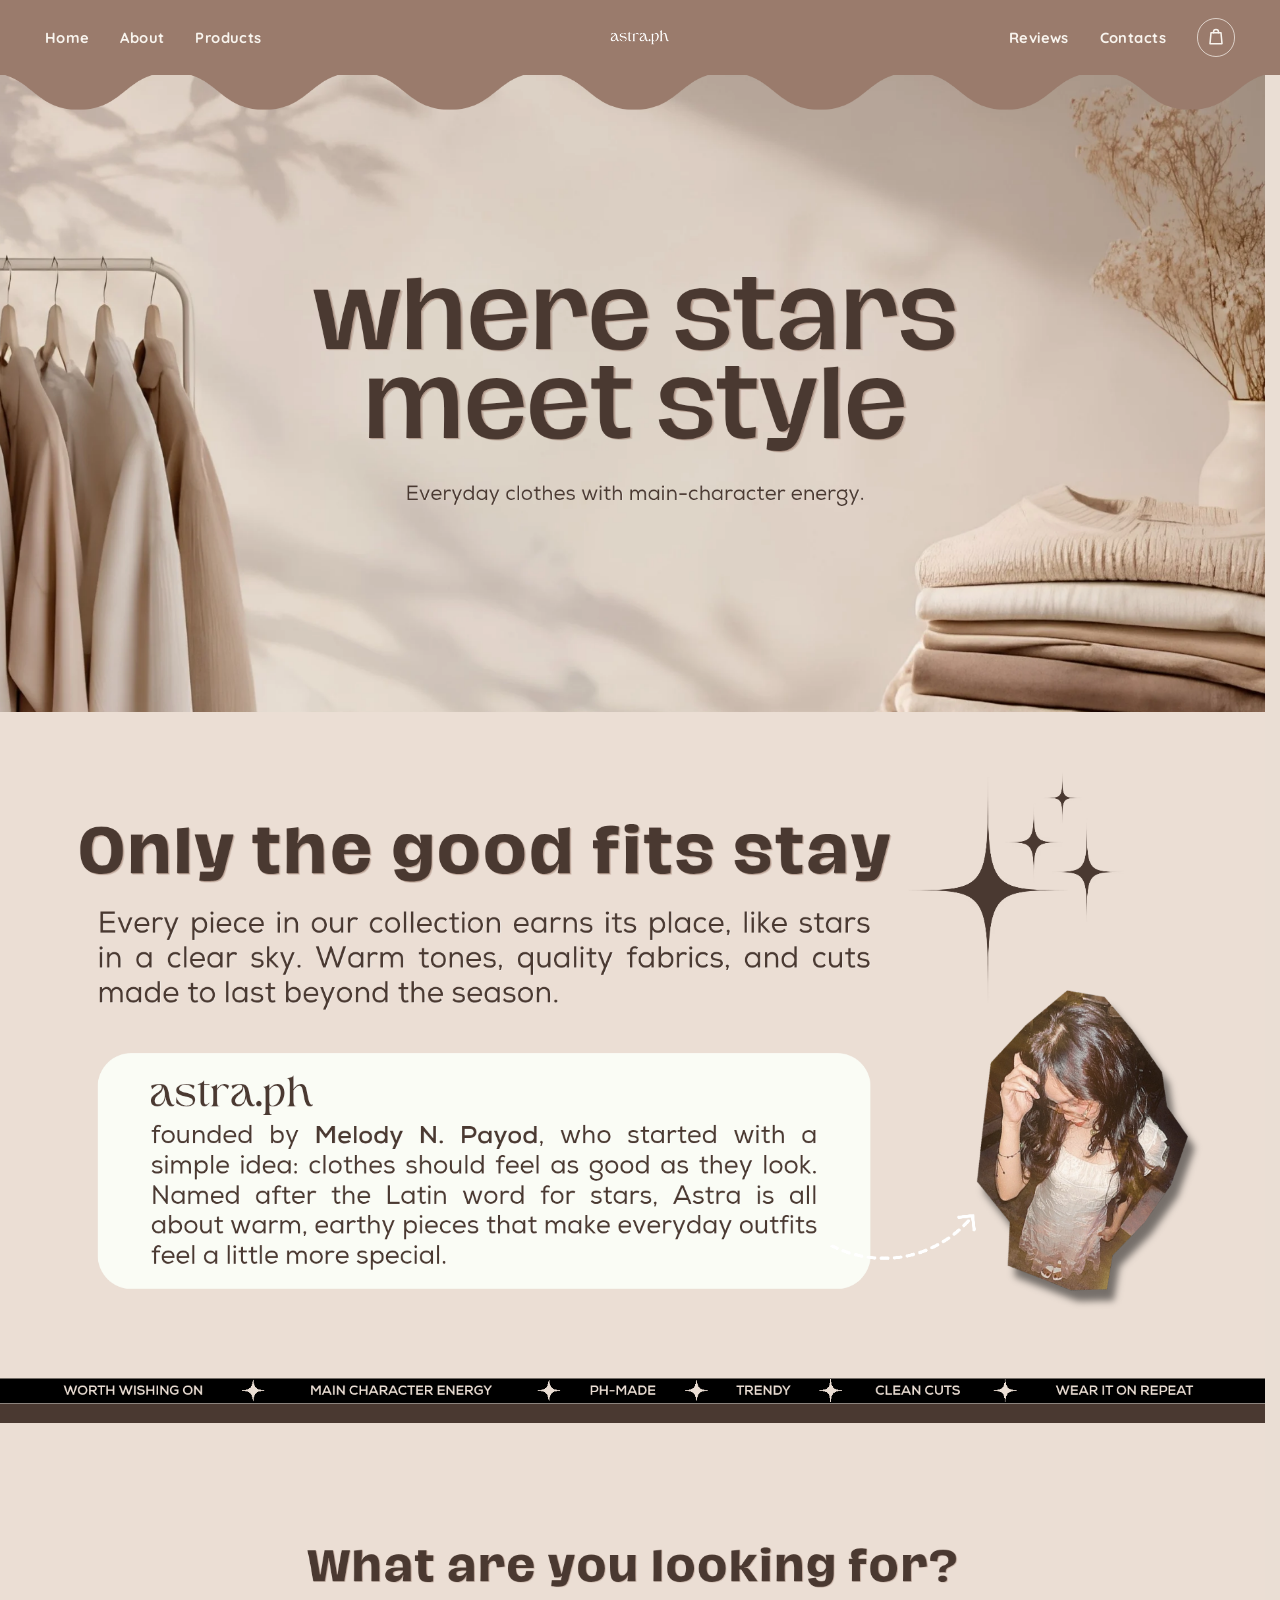
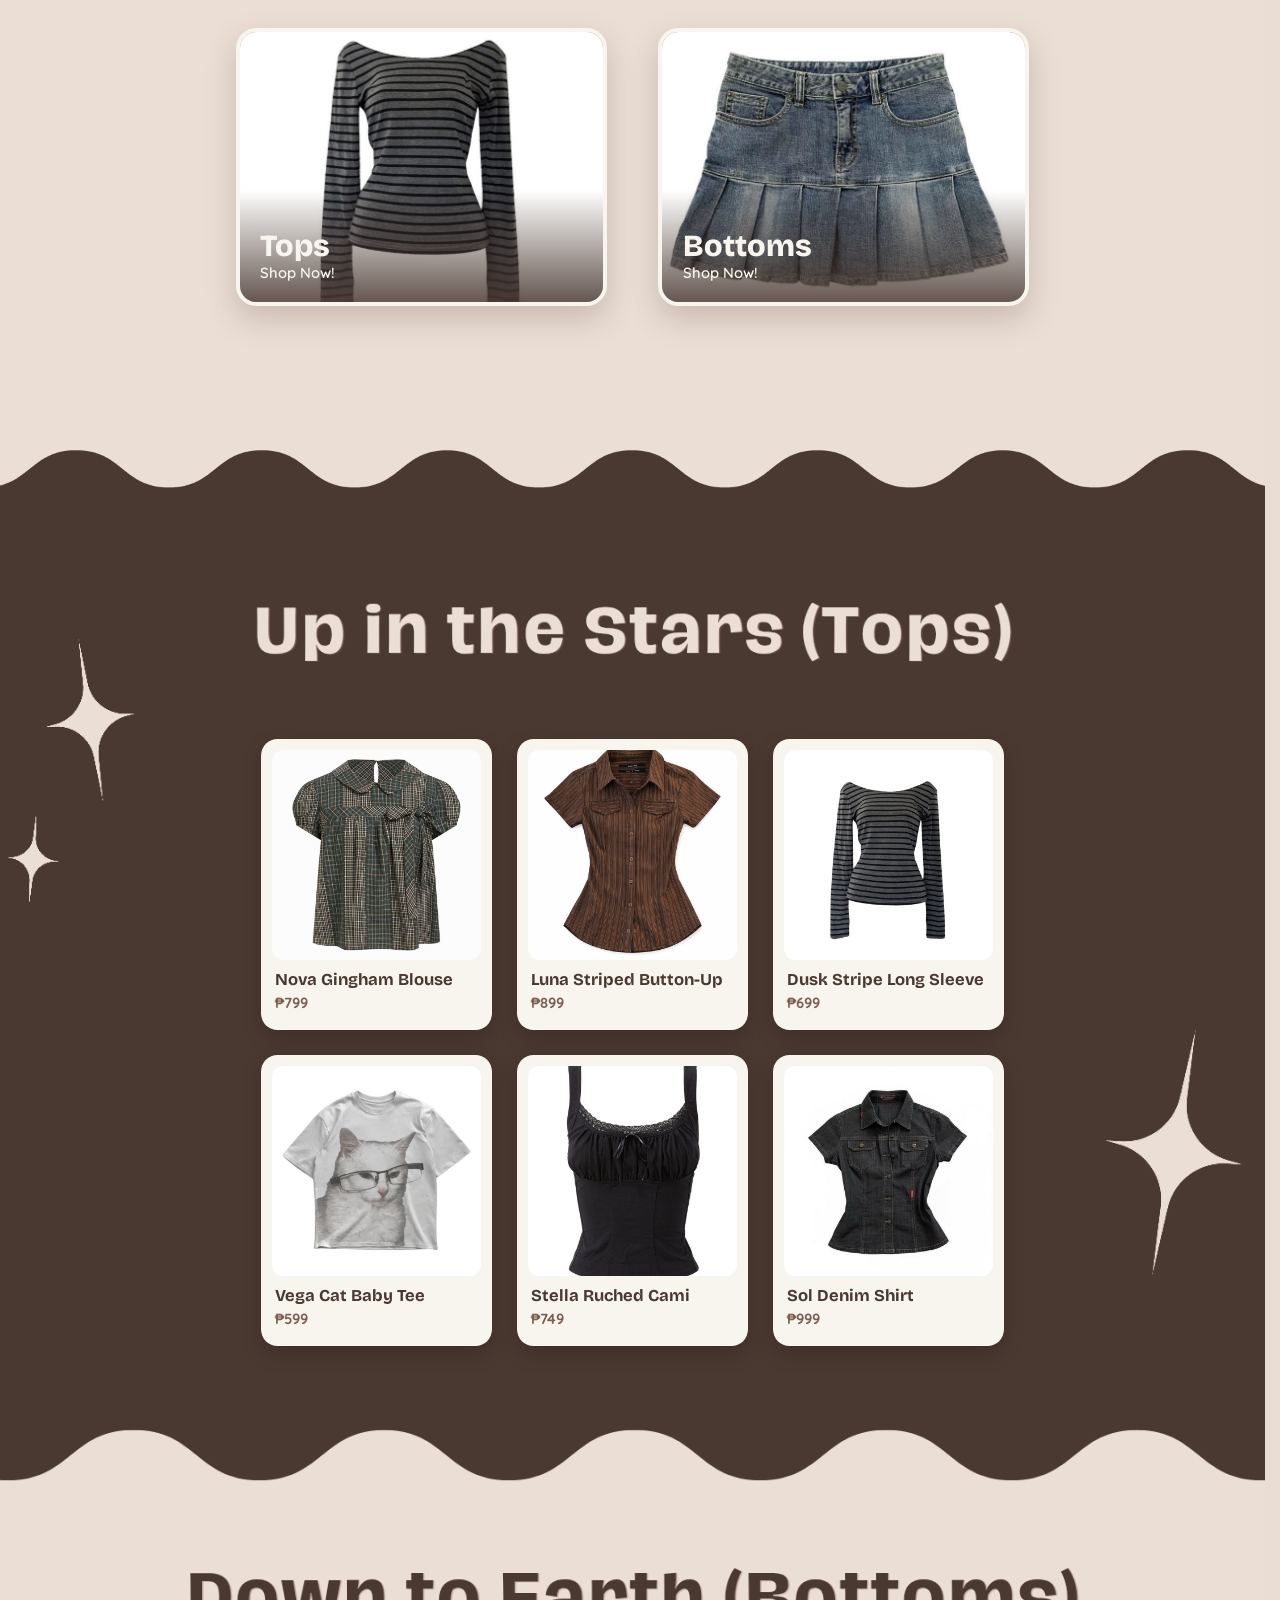
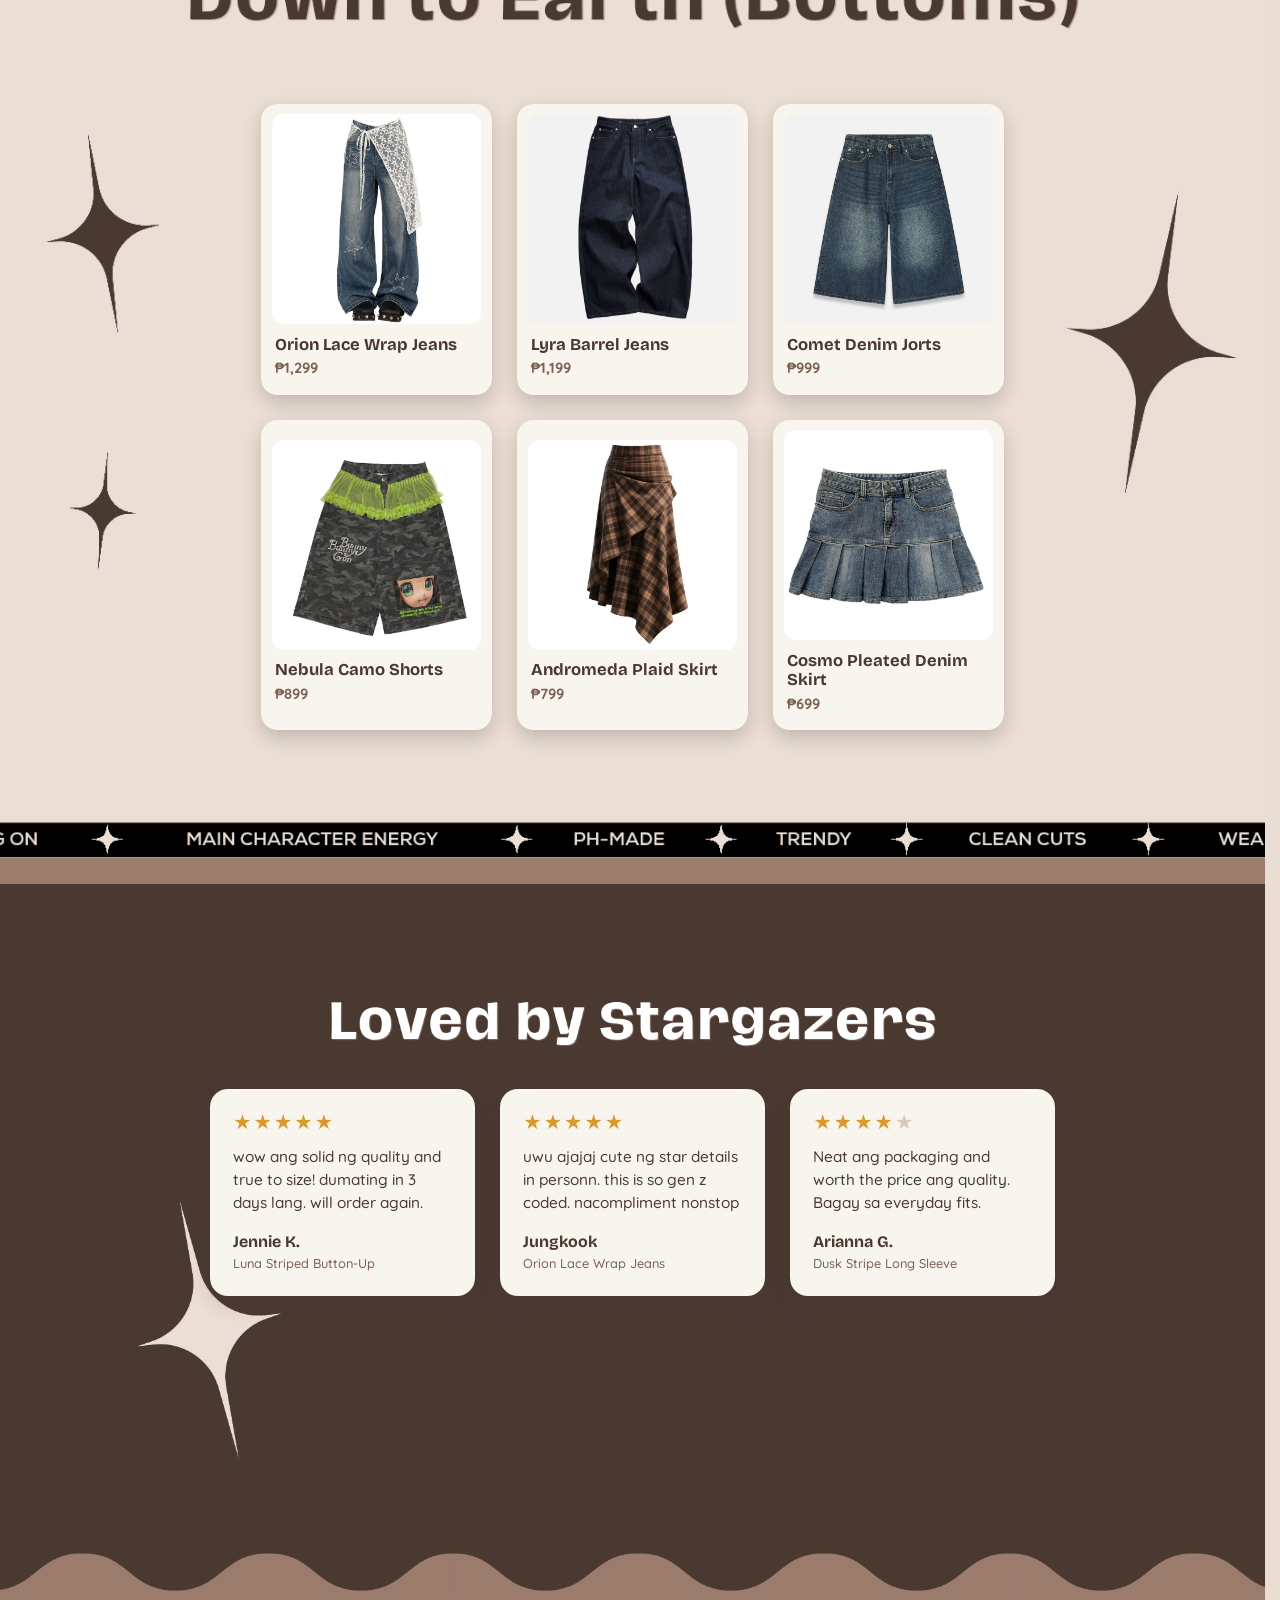
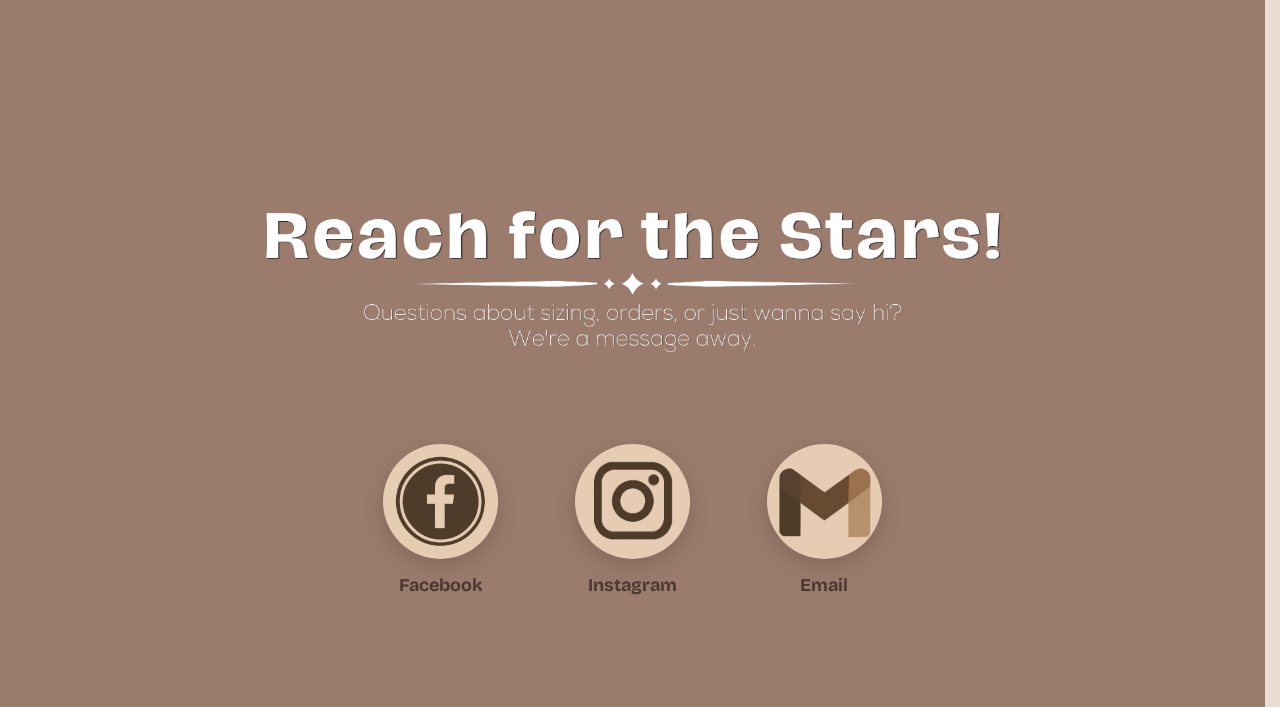
==== index.html @ 197ab339 "before the rubrics" ====
<!DOCTYPE html>
<html lang="en">
<head>
  <meta charset="UTF-8">
  <meta name="viewport" content="width=device-width, initial-scale=1.0">
  <title>astra.ph</title>
  <meta name="description" content="astra.ph: everyday clothes with main-character energy.">

  <!-- ito gagana if may internet but if none, font na nasa css magsshow-->
  <link rel="preconnect" href="https://fonts.googleapis.com">
  <link rel="preconnect" href="https://fonts.gstatic.com" crossorigin>
  <link href="https://fonts.googleapis.com/css2?family=Bricolage+Grotesque:wght@700;800&family=Quicksand:wght@500;600;700&display=swap" rel="stylesheet">
<link rel="icon" type="image/png" href="images/main.png">

  <link rel="stylesheet" href="style.css">
</head>
<body>

  <header class="navbar">
    <nav class="nav-inner" aria-label="Main navigation">

      <ul class="nav-links">
        <li><a href="#home">Home</a></li>
        <li><a href="#about">About</a></li>
        <li><a href="#products">Products</a></li>
      </ul>

      <a href="#home" class="nav-logo"><img src="images/logo.png" alt="astra.ph"></a>

      <div class="nav-right">
        <ul class="nav-links">
          <li><a href="#reviews">Reviews</a></li>
          <li><a href="#contact">Contacts</a></li>
        </ul>

        <!-- cart button + live item count -->
        <button class="cart-btn" id="cartBtn" type="button" aria-label="Open cart">
          <svg viewBox="0 0 24 24" fill="none" stroke="currentColor" stroke-width="1.8" stroke-linecap="round" stroke-linejoin="round" aria-hidden="true">
            <path d="M6 7h12l1.2 13H4.8L6 7Z"/>
            <path d="M9 7V6a3 3 0 0 1 6 0v1"/>
          </svg>
          <span class="cart-count" id="cartCount">0</span>
        </button>
      </div>

    </nav>
  </header>


  <main>

    <!-- =====================================================
         1. HOME (page 1)
         ===================================================== -->
    <section class="slide slide-home" id="home" aria-labelledby="homeTitle">
      <h1 class="sr-only" id="homeTitle">astra.ph: where stars meet style</h1>
    </section>

    <!-- =====================================================
         2. ABOUT (page 2)
         ===================================================== -->
    <section class="slide slide-about" id="about" aria-labelledby="aboutTitle">
      <h2 class="sr-only" id="aboutTitle">About astra.ph: only the good fits stay</h2>
    </section>

    <!-- =====================================================
         3. PRODUCTS: chooser (page 3)
         ===================================================== -->
    <section class="slide slide-chooser" id="products" aria-labelledby="chooserTitle">
      <h2 class="sr-only" id="chooserTitle">What are you looking for?</h2>

      <div class="choices">
        <a href="#tops" class="choice">
          <img src="images/products/top-3.jpg" alt="">
          <span class="choice-label">
            <strong>Tops</strong>
            <small>Shop Now!</small>
          </span>
        </a>

        <a href="#bottoms" class="choice">
          <img src="images/products/bottom-6.jpg" alt="">
          <span class="choice-label">
            <strong>Bottoms</strong>
            <small>Shop Now!</small>
          </span>
        </a>
      </div>
    </section>

    <!-- PRODUCTS: tops (page 4) -->
    <section class="slide slide-products slide-tops" id="tops" aria-labelledby="topsTitle">
      <h2 class="sr-only" id="topsTitle">Up in the Stars: tops</h2>
      <div class="product-grid" id="topsGrid"></div>
    </section>

    <!-- PRODUCTS: bottoms (page 5) -->
    <section class="slide slide-products slide-bottoms" id="bottoms" aria-labelledby="bottomsTitle">
      <h2 class="sr-only" id="bottomsTitle">Down to Earth: bottoms</h2>
      <div class="product-grid" id="bottomsGrid"></div>
    </section>

    <!-- =====================================================
         4. REVIEWS (page 6)
         ===================================================== -->
    <section class="slide slide-reviews" id="reviews" aria-labelledby="reviewsTitle">
      <h2 class="sr-only" id="reviewsTitle">Customer reviews</h2>

      <div class="review-grid">
        <article class="review-card">
          <p class="stars" role="img" aria-label="5 out of 5 stars">★★★★★</p>
          <p class="review-text">wow ang solid ng quality and true to size! dumating in 3 days lang. will order again.</p>
          <p class="review-author">Jennie K.</p>
          <p class="review-item">Luna Striped Button-Up</p>
        </article>

        <article class="review-card">
          <p class="stars" role="img" aria-label="5 out of 5 stars">★★★★★</p>
          <p class="review-text">uwu ajajaj cute ng star details in personn. this is so gen z coded. nacompliment nonstop</p>
          <p class="review-author">Jungkook</p>
          <p class="review-item">Orion Lace Wrap Jeans</p>
        </article>

        <article class="review-card">
          <p class="stars" role="img" aria-label="4 out of 5 stars">★★★★<span class="star-off">★</span></p>
          <p class="review-text">Neat ang packaging and worth the price ang quality. Bagay sa everyday fits.</p>
          <p class="review-author">Arianna G.</p>
          <p class="review-item">Dusk Stripe Long Sleeve</p>
        </article>
      </div>
    </section>

    <!-- =====================================================
         5. CONTACTS (page 7)
         ===================================================== -->
    <section class="slide slide-contact" id="contact" aria-labelledby="contactTitle">
      <h2 class="sr-only" id="contactTitle">Reach for the stars: contact astra.ph</h2>
 
      <div class="contact-links" id="contactLinks">
        <a class="contact-link" href="https://facebook.com/melodynavarropayod" target="_blank" rel="noopener noreferrer" title="Facebook">
          <img src="images/fb.jpg" alt="">
          <span>Facebook</span>
        </a>
 
        <a class="contact-link" href="https://instagram.com/odwiee" target="_blank" rel="noopener noreferrer" title="Instagram">
          <img src="images/ig.jpg" alt="">
          <span>Instagram</span>
        </a>
 
        <a class="contact-link" href="mailto:payod.melody.navarro@gmail.com" title="Email">
          <img src="images/mail.jpg" alt="">
          <span>Email</span>
        </a>
      </div>
    </section>

  </main>


  <!-- =====================================================
       PRODUCT DETAILS POPUP (when a product card is clicked)
       ===================================================== -->
  <div class="overlay" id="productOverlay" aria-hidden="true">
    <div class="modal product-modal" role="dialog" aria-modal="true" aria-labelledby="pmName">
      <button class="close-btn" type="button" data-close aria-label="Close">×</button>

      <div class="pm-image">
        <img id="pmImage" src="" alt="">
      </div>

      <div class="pm-info">
        <h2 id="pmName"></h2>
        <p class="pm-price" id="pmPrice"></p>
        <p class="pm-desc" id="pmDesc"></p>

        <div class="option-group">
          <p class="option-label">Size</p>
          <div class="options" id="pmSizes"></div>
        </div>

        <div class="option-group">
          <p class="option-label">Color: <span id="pmColorName"></span></p>
          <div class="options" id="pmColors"></div>
        </div>

        <button class="btn-primary" type="button" id="pmAddBtn">Add to cart</button>
      </div>
    </div>
  </div>


  <!-- =====================================================
       CART PANEL (slides in from the roight)
       ===================================================== -->
  <div class="overlay overlay-cart" id="cartOverlay" aria-hidden="true">
    <aside class="cart-drawer" role="dialog" aria-modal="true" aria-labelledby="cartTitle">
      <div class="cart-header">
        <h2 id="cartTitle">Your cart</h2>
        <button class="close-btn" type="button" data-close aria-label="Close cart">×</button>
      </div>

      <div class="cart-body">
        <p class="cart-empty" id="cartEmpty">
          Your cart is empty. <a href="#products" data-close>Browse products</a>
        </p>
        <ul class="cart-items" id="cartItems"></ul>
      </div>

      <div class="cart-footer">
        <div class="cart-total-row">
          <span>Total</span>
          <strong id="cartTotal">₱0</strong>
        </div>
        <button class="btn-primary btn-block" type="button" id="checkoutBtn" disabled>Checkout</button>
      </div>
    </aside>
  </div>


  <!-- =====================================================
       CHECKOUT POPUP (customer details form tas a fake success message)
       ===================================================== -->
  <div class="overlay" id="checkoutOverlay" aria-hidden="true">
    <div class="modal checkout-modal" role="dialog" aria-modal="true" aria-labelledby="coTitle">
      <button class="close-btn" type="button" data-close aria-label="Close">×</button>

      <!-- View 1: the form -->
      <div id="checkoutView">
        <h2 id="coTitle">Checkout</h2>

        <form id="checkoutForm" novalidate>
          <label class="field">
            <span>Full name</span>
            <input type="text" name="name" autocomplete="name" placeholder="Juan Dela Cruz">
          </label>

          <label class="field">
            <span>Mobile number</span>
            <input type="tel" name="phone" autocomplete="tel" placeholder="09171234567">
          </label>

          <label class="field">
            <span>Delivery address</span>
            <textarea name="address" rows="2" autocomplete="street-address" placeholder="House no., street, barangay, city, province"></textarea>
          </label>

          <fieldset class="field pay-field">
            <legend>Payment method</legend>
            <div class="pay-options">
              <label class="pay-option">
                <input type="radio" name="payment" value="cod" checked>
                <span>Cash on delivery</span>
              </label>
              <label class="pay-option">
                <input type="radio" name="payment" value="gcash">
                <span>GCash</span>
              </label>
            </div>
          </fieldset>

          <div class="summary" id="coSummary"></div>

          <p class="form-error" id="formError" role="alert"></p>

          <button class="btn-primary btn-block" type="submit">Place order</button>
        </form>
      </div>

      <!-- View 2: kumyare naplace order ahahah -->
      <div id="successView" class="success-view" hidden>
        <div class="success-star" aria-hidden="true">✦</div>
        <h2>Order placed</h2>
        <p id="successMsg"></p>
        <p class="demo-note">This is a demo store, so no real payment or delivery happens.</p>
        <button class="btn-primary" type="button" data-close>Keep browsing</button>
      </div>
    </div>
  </div>


  <!-- short messages that pops up at the bottom of my heart  -->
  <div class="toast" id="toast" role="status" aria-live="polite"></div>

  <script src="script.js"></script>
</body>
</html>
---- style.css ----
/* ---------- 1. VARIABLES (change colors/spacing here) ---------- */
:root {
  --brown-dark: #4a3931; /* main text + dark buttons */
  --mauve: #9a7b6c; /* navbar color */
  --cream: #eaded4; /* slide background color (fallback) */
  --cream-light: #f8f4ee; /* cards, popups */
  --sand: #d9c8bb; /* image placeholders */
  --star: #d99a2b; /* review stars */
  --error: #a8322d;

  --font-head: "Bricolage Grotesque", "Trebuchet MS", system-ui, sans-serif;
  --font-body: "Quicksand", "Segoe UI", system-ui, sans-serif;

  --nav-h: clamp(56px, 5.84vw, 100px);
  --content-top: 16vw; /* space under the slide title (chooser, reviews) */
  --products-top: 16vw; /* space under the slide title (tops, bottoms) */
  --products-bottom: 12vw; /* space above the bottom wave/marquee */
  --grid-w: 58vw; /* width of the cards area */
}

/* ---------- 2. BASE ---------- */
*,
*::before,
*::after {
  box-sizing: border-box;
  margin: 0;
  padding: 0;
}

html {
  scroll-behavior: smooth; /* makes nav links + chooser cards scroll smoothly */
  scrollbar-gutter: stable; /* stops the page from jumping when popups lock scrolling */
}

body {
  font-family: var(--font-body);
  font-weight: 500;
  color: var(--brown-dark);
  background: var(--cream);
  line-height: 1.5;
}

body.no-scroll {
  overflow: hidden;
}

img {
  max-width: 100%;
}
ul {
  list-style: none;
}
button {
  font: inherit;
  color: inherit;
  cursor: pointer;
}
[hidden] {
  display: none !important;
}

/* Visible keyboard focus */
:focus-visible {
  outline: 3px solid var(--star);
  outline-offset: 3px;
}

/* Text that is only for screen readers/SEO (the real text is inside the slide images) */
.sr-only {
  position: absolute;
  width: 1px;
  height: 1px;
  overflow: hidden;
  clip: rect(0 0 0 0);
  white-space: nowrap;
}

/* ---------- 3. NAVBAR ---------- */
.navbar {
  position: fixed;
  top: 0;
  left: 0;
  width: 100%;
  height: var(--nav-h);
  background: var(--mauve);
  z-index: 100;
}

/* 3 columns sa navbar */
.nav-inner {
  height: 100%;
  display: grid;
  grid-template-columns: 1fr auto 1fr;
  align-items: center;
  gap: 2vw;
  padding: 0 clamp(14px, 3.5vw, 60px);
}

.nav-links {
  display: flex;
  gap: clamp(14px, 2.4vw, 40px);
}

.nav-right {
  display: flex;
  justify-content: flex-end;
  align-items: center;
  gap: clamp(14px, 2.4vw, 40px);
}

.nav-links a {
  position: relative;
  padding: 6px 0;
  color: var(--cream-light);
  text-decoration: none;
  font-weight: 700;
  font-size: clamp(12px, 1.15vw, 19px);
  letter-spacing: 0.03em;
}

/* underline on hover */
.nav-links a::after {
  content: "";
  position: absolute;
  left: 0;
  bottom: 0;
  width: 100%;
  height: 2px;
  background: var(--cream-light);
  transform: scaleX(0);
  transform-origin: left;
  transition: transform 0.3s ease;
}
.nav-links a:hover::after,
.nav-links a:focus-visible::after {
  transform: scaleX(1);
}

.nav-logo {
  color: var(--cream-light);
  text-decoration: none;
  font-family: var(--font-head);
  font-weight: 700;
  font-size: clamp(18px, 2vw, 30px); /* only used if logo.png is missing */
}
.nav-logo img {
  display: block;
  height: calc(var(--nav-h) * 0.5);
  width: auto;
}

.cart-btn {
  position: relative;
  display: grid;
  place-items: center;
  width: clamp(36px, 3vw, 46px);
  height: clamp(36px, 3vw, 46px);
  border: 1.5px solid rgba(248, 244, 238, 0.7);
  border-radius: 50%;
  background: transparent;
  color: var(--cream-light);
  transition:
    background 0.25s ease,
    transform 0.25s ease;
}
.cart-btn:hover {
  background: rgba(248, 244, 238, 0.2);
  transform: scale(1.08);
}
.cart-btn svg {
  width: 55%;
  height: 55%;
}

/* the little number indicator */
.cart-count {
  position: absolute;
  top: -7px;
  right: -7px;
  display: grid;
  place-items: center;
  min-width: 20px;
  height: 20px;
  padding: 0 5px;
  border-radius: 999px;
  background: var(--brown-dark);
  color: var(--cream-light);
  font-size: 12px;
  font-weight: 700;
  transform: scale(0); /* hidden while the cart is empty */
  transition: transform 0.25s cubic-bezier(0.34, 1.56, 0.64, 1);
}
.cart-count.show {
  transform: scale(1);
}
.cart-count.bump {
  animation: bump 0.4s ease;
}

@keyframes bump {
  50% {
    transform: scale(1.5);
  }
}

/* ---------- 4. SLIDES  ---------- */
.slide {
  position: relative;
  width: 100%;
  aspect-ratio: 16 / 9; /* same ratio as the Canva page */
  background-repeat: no-repeat;
  background-size: cover;
  background-position: center top;
  scroll-margin-top: var(
    --nav-h
  ); 
}

.slide-home {
  background-image: url("images/home.png");
}
.slide-about {
  background-image: url("images/about.png");
}
.slide-chooser {
  background-image: url("images/chooser.png");
  padding-top: var(--content-top);
}
.slide-tops {
  background-image: url("images/tops.png");
}
.slide-bottoms {
  background-image: url("images/bottoms.png");
}
.slide-reviews {
  background-image: url("images/reviews.png");
  padding-top: var(--content-top);
}
.slide-contact {
  background-image: url("images/contact.png");
}
.slide-products {
  padding: var(--products-top) 0 var(--products-bottom);
}

/* ---------- 5. PRODUCT CHOOSER (Tops / Bottoms) ---------- */
.choices {
  display: flex;
  justify-content: center;
  gap: 4vw;
  width: 62vw;
  margin: 0 auto;
}

.choice {
  position: relative;
  flex: 1;
  display: block;
  aspect-ratio: 4 / 3;
  overflow: hidden;
  border: 0.35vw solid var(--cream-light);
  border-radius: 1.6vw;
  background: var(--mauve); /* shows if the photo is missing */
  color: var(--cream-light);
  text-decoration: none;
  box-shadow: 0 1vw 2.4vw rgba(74, 57, 49, 0.22);
  transition:
    transform 0.3s ease,
    box-shadow 0.3s ease;
}
.choice img {
  display: block;
  width: 100%;
  height: 100%;
  object-fit: cover;
  transition: transform 0.6s ease;
}
.choice:hover {
  transform: translateY(-0.6vw);
  box-shadow: 0 1.6vw 3vw rgba(74, 57, 49, 0.3);
}
.choice:hover img {
  transform: scale(1.07);
}

.choice-label {
  position: absolute;
  left: 0;
  right: 0;
  bottom: 0;
  display: flex;
  flex-direction: column;
  padding: 3vw 1.6vw 1.4vw;
  background: linear-gradient(
    to top,
    rgba(74, 57, 49, 0.85),
    rgba(74, 57, 49, 0)
  );
}
.choice-label strong {
  font-family: var(--font-head);
  font-weight: 800;
  font-size: clamp(20px, 2.4vw, 40px);
  line-height: 1.1;
}
.choice-label small {
  font-size: clamp(12px, 1.15vw, 19px);
  font-weight: 600;
}

/* ---------- 6. PRODUCT CARDS ---------- */
.product-grid {
  display: grid;
  grid-template-columns: repeat(3, 1fr);
  gap: 2vw;
  width: var(--grid-w);
  margin: 0 auto;
}

.product-card {
  display: block;
  padding: 0.8vw;
  border: 0;
  border-radius: 1.3vw;
  background: var(--cream-light);
  text-align: left;
  box-shadow: 0 0.6vw 1.6vw rgba(0, 0, 0, 0.18);
  transition:
    transform 0.25s ease,
    box-shadow 0.25s ease;
}
.product-card:hover {
  transform: translateY(-0.5vw);
  box-shadow: 0 1.2vw 2.4vw rgba(0, 0, 0, 0.26);
}

.card-img {
  display: block;
  aspect-ratio: 1 / 1;
  overflow: hidden;
  border-radius: 0.9vw;
  background: var(--sand);
}
.card-img img {
  display: block;
  width: 100%;
  height: 100%;
  object-fit: cover;
  transition: transform 0.5s ease;
}
.product-card:hover .card-img img {
  transform: scale(1.06);
}

.card-name {
  display: block;
  margin-top: 0.8vw;
  padding: 0 0.3vw;
  font-family: var(--font-head);
  font-weight: 700;
  font-size: clamp(14px, 1.3vw, 22px);
  line-height: 1.2;
}
.card-price {
  display: block;
  margin-top: 0.2vw;
  padding: 0 0.3vw 0.4vw;
  font-weight: 700;
  font-size: clamp(13px, 1.15vw, 19px);
  color: #7c5f51;
}

/* ---------- 7. REVIEWS ---------- */
.review-grid {
  display: grid;
  grid-template-columns: repeat(3, 1fr);
  gap: 2vw;
  width: 66vw;
  margin: 0 auto;
}

.review-card {
  padding: 1.8vw;
  border-radius: 1.4vw;
  background: var(--cream-light);
  box-shadow: 0 0.6vw 1.6vw rgba(74, 57, 49, 0.2);
}
.stars {
  color: var(--star);
  font-size: clamp(16px, 1.6vw, 26px);
  letter-spacing: 0.1em;
  line-height: 1;
}
.star-off {
  color: #d8c9bd;
}

.review-text {
  margin-top: 1vw;
  font-size: clamp(13px, 1.2vw, 19px);
  line-height: 1.5;
}
.review-author {
  margin-top: 1.2vw;
  font-family: var(--font-head);
  font-weight: 700;
  font-size: clamp(14px, 1.25vw, 20px);
}
.review-item {
  font-size: clamp(12px, 1vw, 16px);
  color: #7c5f51;
}

/* ---------- 8. CONTACT ---------- */
.contact-links {
  display: flex;
  justify-content: center;
  gap: 6vw;
  width: 62vw;
  margin: 0 auto;
  padding-top: 35vw;   /* space under the slide title + subtext */
}
 
.contact-link {
  display: flex;
  flex-direction: column;
  align-items: center;
  gap: 1vw;
  color: var(--brown-dark);
  text-decoration: none;
  font-family: var(--font-head);
  font-weight: 700;
  font-size: clamp(14px, 1.4vw, 22px);
}
 
.contact-link img {
  display: block;
  width: 9vw;
  height: 9vw;
  border-radius: 50%;          /* makes the square .jpg icons round */
  object-fit: cover;
  background: var(--sand);     /* shows if the icon file is missing */
  box-shadow: 0 0.6vw 1.6vw rgba(74, 57, 49, 0.25);
  transition: transform 0.3s ease, box-shadow 0.3s ease;
}
 
.contact-link:hover img,
.contact-link:focus-visible img {
  transform: translateY(-0.7vw) scale(1.06);
  box-shadow: 0 1.2vw 2.4vw rgba(74, 57, 49, 0.35);
}

/* ---------- 9. BUTTONS + POPUP BASE ---------- */
.btn-primary {
  padding: 14px 30px;
  border: 0;
  border-radius: 999px;
  background: var(--brown-dark);
  color: var(--cream-light);
  font-weight: 700;
  font-size: 16px;
  transition:
    background 0.2s ease,
    transform 0.2s ease;
}
.btn-primary:hover:not(:disabled) {
  background: #64493e;
  transform: translateY(-2px);
}
.btn-primary:active:not(:disabled) {
  transform: scale(0.98);
}
.btn-primary:disabled {
  opacity: 0.45;
  cursor: not-allowed;
}
.btn-block {
  width: 100%;
}

/* The dark screen behind a popup. Hidden until it gets the class "open". */
.overlay {
  position: fixed;
  inset: 0;
  z-index: 200;
  display: flex;
  align-items: center;
  justify-content: center;
  padding: 16px;
  background: rgba(45, 32, 26, 0.6);
  opacity: 0;
  visibility: hidden;
  transition:
    opacity 0.3s ease,
    visibility 0.3s ease;
}
.overlay.open {
  opacity: 1;
  visibility: visible;
}

/* The popup box zooms in when the overlay opens */
.modal {
  position: relative;
  max-height: 92vh;
  overflow-y: auto;
  border-radius: 24px;
  background: var(--cream-light);
  transform: scale(0.9) translateY(14px);
  transition: transform 0.35s cubic-bezier(0.34, 1.3, 0.64, 1);
}
.overlay.open .modal {
  transform: none;
}

.close-btn {
  position: absolute;
  top: 14px;
  right: 14px;
  z-index: 2;
  display: grid;
  place-items: center;
  width: 38px;
  height: 38px;
  border: 0;
  border-radius: 50%;
  background: rgba(74, 57, 49, 0.1);
  font-size: 24px;
  line-height: 1;
  transition:
    background 0.2s ease,
    transform 0.3s ease;
}
.close-btn:hover {
  background: rgba(74, 57, 49, 0.2);
  transform: rotate(90deg);
}

/* ---------- 10. PRODUCT DETAILS POPUP ---------- */
.product-modal {
  display: grid;
  grid-template-columns: 1fr 1fr;
  width: min(920px, 94vw);
}
.pm-image {
  min-height: 380px;
  background: var(--sand);
}
.pm-image img {
  display: block;
  width: 100%;
  height: 100%;
  object-fit: cover;
}
.pm-info {
  display: flex;
  flex-direction: column;
  gap: 18px;
  padding: 44px 36px 32px;
}
.pm-info h2 {
  font-family: var(--font-head);
  font-weight: 800;
  font-size: 30px;
  line-height: 1.1;
}
.pm-price {
  font-size: 22px;
  font-weight: 700;
  color: #7c5f51;
}
.pm-desc {
  max-width: 46ch;
}

.option-label {
  margin-bottom: 8px;
  font-weight: 700;
}
.options {
  display: flex;
  flex-wrap: wrap;
  gap: 10px;
}

/* size buttons */
.opt-btn {
  min-width: 48px;
  padding: 8px 14px;
  border: 1.5px solid var(--brown-dark);
  border-radius: 999px;
  background: transparent;
  font-weight: 700;
  transition:
    background 0.2s ease,
    color 0.2s ease;
}
.opt-btn:hover {
  background: rgba(74, 57, 49, 0.1);
}
.opt-btn.selected {
  background: var(--brown-dark);
  color: var(--cream-light);
}

/* color circles */
.swatch {
  width: 34px;
  height: 34px;
  border: 2px solid var(--cream-light);
  border-radius: 50%;
  box-shadow: 0 0 0 1px rgba(74, 57, 49, 0.35);
  transition: transform 0.2s ease;
}
.swatch:hover {
  transform: scale(1.12);
}
.swatch.selected {
  box-shadow: 0 0 0 3px var(--brown-dark);
}

.pm-info .btn-primary {
  margin-top: 6px;
}

/* ---------- 11. CART PANEL ---------- */
.overlay-cart {
  align-items: stretch;
  justify-content: flex-end;
  padding: 0;
}

.cart-drawer {
  display: flex;
  flex-direction: column;
  width: min(430px, 100vw);
  height: 100%;
  background: var(--cream-light);
  transform: translateX(100%); /* starts off-screen on the right */
  transition: transform 0.4s cubic-bezier(0.22, 1, 0.36, 1);
}
.overlay.open .cart-drawer {
  transform: none;
}

.cart-header {
  position: relative;
  padding: 26px 24px 18px;
  border-bottom: 1px solid rgba(74, 57, 49, 0.15);
}
.cart-header h2 {
  font-family: var(--font-head);
  font-weight: 800;
  font-size: 26px;
}

.cart-body {
  flex: 1;
  overflow-y: auto;
  padding: 0 24px;
}
.cart-empty {
  padding: 36px 0;
}
.cart-empty a {
  font-weight: 700;
  color: var(--brown-dark);
}

.cart-item {
  display: grid;
  grid-template-columns: 76px 1fr auto;
  gap: 14px;
  padding: 16px 0;
  border-bottom: 1px solid rgba(74, 57, 49, 0.12);
}
.ci-thumb {
  width: 76px;
  height: 76px;
  border-radius: 12px;
  object-fit: cover;
  background: var(--sand);
}
.ci-name {
  font-family: var(--font-head);
  font-weight: 700;
  line-height: 1.2;
}
.ci-variant {
  font-size: 14px;
  color: #7c5f51;
}
.ci-price {
  margin-top: 6px;
  font-weight: 700;
}

.ci-actions {
  display: flex;
  flex-direction: column;
  align-items: flex-end;
  justify-content: space-between;
}
.ci-remove {
  display: grid;
  place-items: center;
  width: 30px;
  height: 30px;
  border: 0;
  border-radius: 50%;
  background: transparent;
  color: #7c5f51;
  transition:
    background 0.2s ease,
    color 0.2s ease;
}
.ci-remove:hover {
  background: rgba(168, 50, 45, 0.12);
  color: var(--error);
}
.ci-remove svg {
  width: 18px;
  height: 18px;
}

/* quantity: [ - 1 + ] */
.qty {
  display: flex;
  align-items: center;
  border: 1.5px solid rgba(74, 57, 49, 0.35);
  border-radius: 999px;
}
.qty button {
  width: 30px;
  height: 30px;
  border: 0;
  border-radius: 50%;
  background: transparent;
  font-size: 18px;
  font-weight: 700;
  line-height: 1;
  transition: background 0.2s ease;
}
.qty button:hover:not(:disabled) {
  background: rgba(74, 57, 49, 0.12);
}
.qty button:disabled {
  opacity: 0.3;
  cursor: not-allowed;
}
.qty span {
  min-width: 26px;
  text-align: center;
  font-weight: 700;
}

.cart-footer {
  padding: 20px 24px 26px;
  border-top: 1px solid rgba(74, 57, 49, 0.15);
}
.cart-total-row {
  display: flex;
  justify-content: space-between;
  align-items: baseline;
  margin-bottom: 14px;
  font-size: 18px;
}
.cart-total-row strong {
  font-family: var(--font-head);
  font-size: 26px;
}

/* ---------- 12. CHECKOUT POPUP ---------- */
.checkout-modal {
  width: min(560px, 94vw);
  padding: 36px 32px 30px;
}
.checkout-modal h2 {
  margin-bottom: 18px;
  font-family: var(--font-head);
  font-weight: 800;
  font-size: 28px;
}

#checkoutForm {
  display: flex;
  flex-direction: column;
  gap: 16px;
}

.field {
  display: flex;
  flex-direction: column;
  gap: 6px;
  border: 0;
}
.field > span,
.field > legend {
  padding: 0;
  font-weight: 700;
  font-size: 15px;
}
.field input[type="text"],
.field input[type="tel"],
.field textarea {
  width: 100%;
  padding: 12px 14px;
  border: 1.5px solid rgba(74, 57, 49, 0.3);
  border-radius: 12px;
  background: #fff;
  font: inherit;
  color: var(--brown-dark);
  resize: vertical;
}
.field input:focus,
.field textarea:focus {
  outline: none;
  border-color: var(--mauve);
  box-shadow: 0 0 0 3px rgba(154, 123, 108, 0.3);
}

/* payment choices look like pills; the real radio button is hidden */
.pay-options {
  display: flex;
  flex-wrap: wrap;
  gap: 10px;
  margin-top: 6px;
}
.pay-option {
  position: relative;
  cursor: pointer;
}
.pay-option input {
  position: absolute;
  opacity: 0;
}
.pay-option span {
  display: block;
  padding: 10px 18px;
  border: 1.5px solid var(--brown-dark);
  border-radius: 999px;
  font-weight: 700;
  transition:
    background 0.2s ease,
    color 0.2s ease;
}
.pay-option input:checked + span {
  background: var(--brown-dark);
  color: var(--cream-light);
}
.pay-option input:focus-visible + span {
  outline: 3px solid var(--star);
  outline-offset: 3px;
}

.summary {
  padding: 14px 16px;
  border-radius: 14px;
  background: rgba(154, 123, 108, 0.14);
  font-size: 15px;
}
.sum-row {
  display: flex;
  justify-content: space-between;
  gap: 16px;
  padding: 3px 0;
}
.sum-total {
  margin-top: 6px;
  padding-top: 8px;
  border-top: 1px solid rgba(74, 57, 49, 0.2);
  font-weight: 700;
  font-size: 17px;
}

.form-error {
  min-height: 1.4em;
  color: var(--error);
  font-weight: 700;
  font-size: 14px;
}

/* success view */
.success-view {
  padding: 24px 6px 6px;
  text-align: center;
}
.success-view h2 {
  margin-bottom: 10px;
}
.success-view .btn-primary {
  margin-top: 22px;
}
.success-star {
  display: inline-block;
  margin-bottom: 8px;
  color: var(--star);
  font-size: 56px;
  line-height: 1;
  animation: pop 0.6s cubic-bezier(0.34, 1.56, 0.64, 1);
}
.demo-note {
  margin-top: 12px;
  font-size: 13px;
  color: #7c5f51;
}

@keyframes pop {
  from {
    transform: scale(0) rotate(-40deg);
  }
  to {
    transform: scale(1) rotate(0);
  }
}

/* ---------- 13. TOAST ("Added to cart") ---------- */
.toast {
  position: fixed;
  left: 50%;
  bottom: 28px;
  z-index: 300;
  padding: 12px 22px;
  border-radius: 999px;
  background: var(--brown-dark);
  color: var(--cream-light);
  font-weight: 700;
  box-shadow: 0 8px 24px rgba(0, 0, 0, 0.25);
  opacity: 0;
  transform: translate(-50%, 20px);
  pointer-events: none;
  transition:
    opacity 0.3s ease,
    transform 0.3s ease;
}
.toast.show {
  opacity: 1;
  transform: translate(-50%, 0);
}

/* ---------- 14. SMALLER SCREENS ---------- */
@media (max-width: 800px) {
  :root {
    --content-top: 24vw;
    --products-top: 28vw;
    --products-bottom: 18vw;
    --grid-w: 88vw;
  }

  .choices {
    width: 88vw;
    gap: 3vw;
  }
  .product-grid {
    grid-template-columns: repeat(2, 1fr);
    gap: 3vw;
  }
  .product-card {
    padding: 1.6vw;
    border-radius: 3vw;
  }
  .card-img {
    border-radius: 2vw;
  }
  .card-name {
    margin-top: 1.6vw;
  }

  .review-grid {
    grid-template-columns: 1fr;
    width: 88vw;
    gap: 3vw;
  }
  .review-card {
    padding: 4vw;
    border-radius: 3vw;
  }
  .review-text {
    margin-top: 2vw;
  }
  .review-author {
    margin-top: 3vw;
  }

  .product-modal {
    grid-template-columns: 1fr;
  }
  .pm-image {
    min-height: 0;
    aspect-ratio: 4 / 3;
  }
  .pm-info {
    padding: 24px 22px 26px;
  }
}

@media (max-width: 700px) {
  .nav-logo {
    display: none;
  }
  .nav-inner {
    grid-template-columns: 1fr auto;
  }
}

/* ---------- 15. RESPECT "REDUCE MOTION" SETTING ---------- */
@media (prefers-reduced-motion: reduce) {
  html {
    scroll-behavior: auto;
  }
  *,
  *::before,
  *::after {
    animation: none !important;
    transition: none !important;
  }
}
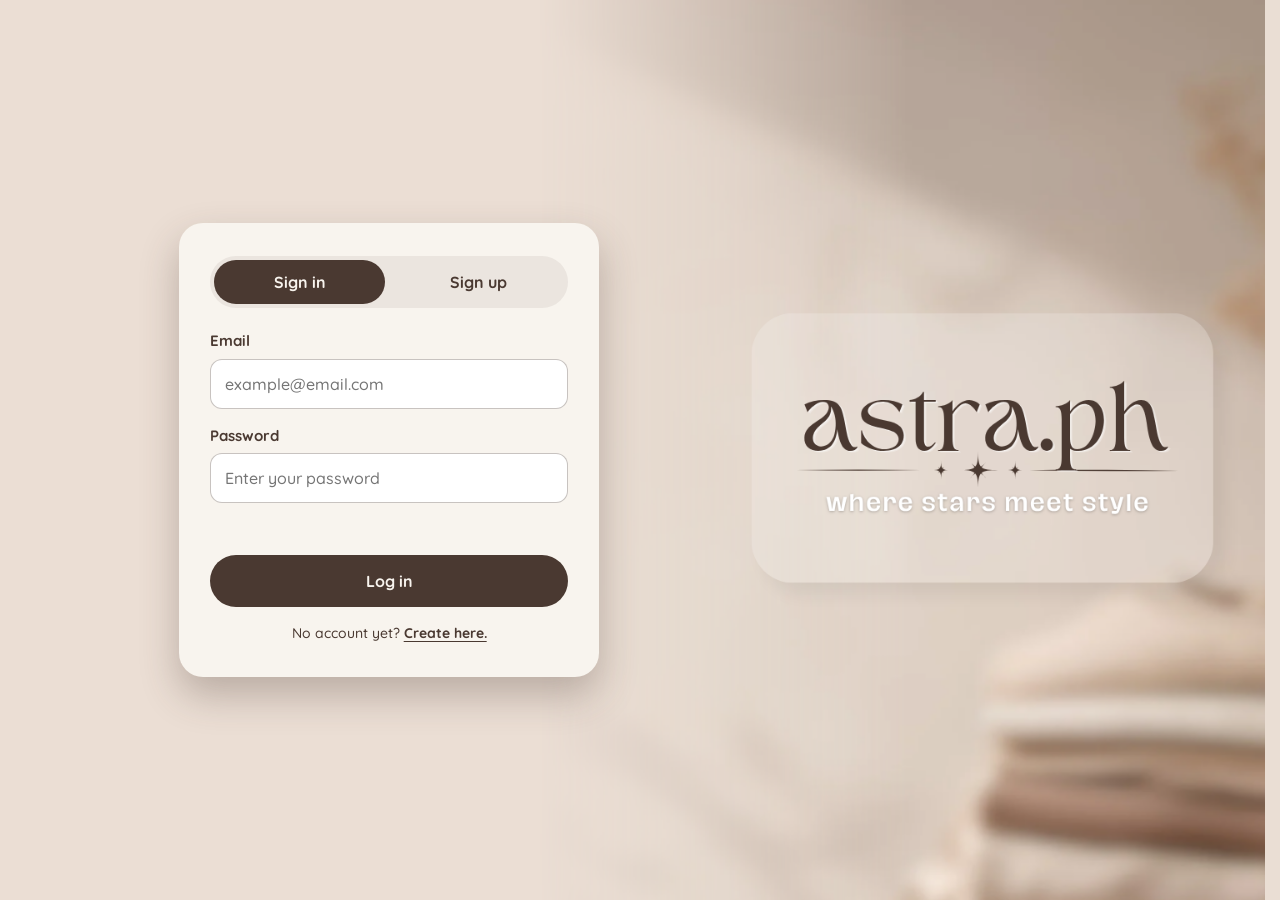
==== commit d17dd37c: "rename for github" ====
--- a/index.html
+++ b/index.html
@@ -6,15 +6,26 @@
   <title>astra.ph</title>
   <meta name="description" content="astra.ph: everyday clothes with main-character energy.">
 
-  <!-- ito gagana if may internet but if none, font na nasa css magsshow-->
+  <!-- ito gagana if may internet. but if none, font na nasa css magsshow-->
   <link rel="preconnect" href="https://fonts.googleapis.com">
   <link rel="preconnect" href="https://fonts.gstatic.com" crossorigin>
   <link href="https://fonts.googleapis.com/css2?family=Bricolage+Grotesque:wght@700;800&family=Quicksand:wght@500;600;700&display=swap" rel="stylesheet">
-<link rel="icon" type="image/png" href="images/main.png">
+  <link rel="icon" type="image/png" href="images/main.png">
 
   <link rel="stylesheet" href="style.css">
 </head>
 <body>
+
+  <!-- @@@@@@@@@@@@@@@@@@@@@@@@@@@@@@
+       LOGIN GATE
+       ito magrurun firstt. pag walang astra-session saved sa localStorage, it
+       means walang nakalogin kaya kaya dito muna dadalhin (nasa login.js yung info)
+       @@@@@@@@@@@@@@@@@@@@@@@@@@@@@@ -->
+  <script>
+    if (!localStorage.getItem("astra-session")) {
+      window.location.href = "login.html";
+    }
+  </script>
 
   <header class="navbar">
     <nav class="nav-inner" aria-label="Main navigation">
@@ -27,17 +38,18 @@
 
       <a href="#home" class="nav-logo"><img src="images/logo.png" alt="astra.ph"></a>
 
-      <div class="nav-right">
+      <div class="nav-right"> <!-- hinati ko -->
         <ul class="nav-links">
           <li><a href="#reviews">Reviews</a></li>
           <li><a href="#contact">Contacts</a></li>
+          <li><button type="button" class="link-btn nav-logout" id="logoutBtn">Log out</button></li>
         </ul>
 
         <!-- cart button + live item count -->
         <button class="cart-btn" id="cartBtn" type="button" aria-label="Open cart">
           <svg viewBox="0 0 24 24" fill="none" stroke="currentColor" stroke-width="1.8" stroke-linecap="round" stroke-linejoin="round" aria-hidden="true">
             <path d="M6 7h12l1.2 13H4.8L6 7Z"/>
-            <path d="M9 7V6a3 3 0 0 1 6 0v1"/>
+            <path d="M9 7V6a3 3 0 0 1 6 0v1"/> <!-- icon -->
           </svg>
           <span class="cart-count" id="cartCount">0</span>
         </button>
@@ -49,29 +61,29 @@
 
   <main>
 
-    <!-- =====================================================
+    <!-- @@@@@@@@@@@@@@@@@@@@@@@@@@@@@@
          1. HOME (page 1)
-         ===================================================== -->
+         @@@@@@@@@@@@@@@@@@@@@@@@@@@@@@ -->
     <section class="slide slide-home" id="home" aria-labelledby="homeTitle">
       <h1 class="sr-only" id="homeTitle">astra.ph: where stars meet style</h1>
     </section>
 
-    <!-- =====================================================
+    <!-- @@@@@@@@@@@@@@@@@@@@@@@@@@@@@@
          2. ABOUT (page 2)
-         ===================================================== -->
+         @@@@@@@@@@@@@@@@@@@@@@@@@@@@@@ -->
     <section class="slide slide-about" id="about" aria-labelledby="aboutTitle">
       <h2 class="sr-only" id="aboutTitle">About astra.ph: only the good fits stay</h2>
     </section>
 
-    <!-- =====================================================
+    <!-- @@@@@@@@@@@@@@@@@@@@@@@@@@@@@@
          3. PRODUCTS: chooser (page 3)
-         ===================================================== -->
+         @@@@@@@@@@@@@@@@@@@@@@@@@@@@@@ -->
     <section class="slide slide-chooser" id="products" aria-labelledby="chooserTitle">
       <h2 class="sr-only" id="chooserTitle">What are you looking for?</h2>
 
       <div class="choices">
         <a href="#tops" class="choice">
-          <img src="images/products/top-3.jpg" alt="">
+          <img src="images/products/top-3.jpg" alt="Click to shop tops">
           <span class="choice-label">
             <strong>Tops</strong>
             <small>Shop Now!</small>
@@ -79,7 +91,7 @@
         </a>
 
         <a href="#bottoms" class="choice">
-          <img src="images/products/bottom-6.jpg" alt="">
+          <img src="images/products/bottom-6.jpg" alt="Click to shop bottoms">
           <span class="choice-label">
             <strong>Bottoms</strong>
             <small>Shop Now!</small>
@@ -100,9 +112,9 @@
       <div class="product-grid" id="bottomsGrid"></div>
     </section>
 
-    <!-- =====================================================
+    <!-- @@@@@@@@@@@@@@@@@@@@@@@@@@@@@@
          4. REVIEWS (page 6)
-         ===================================================== -->
+         @@@@@@@@@@@@@@@@@@@@@@@@@@@@@@ -->
     <section class="slide slide-reviews" id="reviews" aria-labelledby="reviewsTitle">
       <h2 class="sr-only" id="reviewsTitle">Customer reviews</h2>
 
@@ -130,36 +142,79 @@
       </div>
     </section>
 
-    <!-- =====================================================
+    <!-- @@@@@@@@@@@@@@@@@@@@@@@@@@@@@@
          5. CONTACTS (page 7)
-         ===================================================== -->
+         @@@@@@@@@@@@@@@@@@@@@@@@@@@@@@ -->
     <section class="slide slide-contact" id="contact" aria-labelledby="contactTitle">
-      <h2 class="sr-only" id="contactTitle">Reach for the stars: contact astra.ph</h2>
- 
-      <div class="contact-links" id="contactLinks">
-        <a class="contact-link" href="https://facebook.com/melodynavarropayod" target="_blank" rel="noopener noreferrer" title="Facebook">
-          <img src="images/fb.jpg" alt="">
-          <span>Facebook</span>
-        </a>
- 
-        <a class="contact-link" href="https://instagram.com/odwiee" target="_blank" rel="noopener noreferrer" title="Instagram">
-          <img src="images/ig.jpg" alt="">
-          <span>Instagram</span>
-        </a>
- 
-        <a class="contact-link" href="mailto:payod.melody.navarro@gmail.com" title="Email">
-          <img src="images/mail.jpg" alt="">
+      <div class="contact-wrap">
+
+        <!-- LEFT texts -->
+        <div class="contact-info">
+          <h2 id="contactTitle">Reach for the Stars!</h2>
+          <p class="contact-sub">Questions about sizing, orders, or just wanna say hi? We're a message away.</p>
+
+          <div class="contact-detail">
+            <svg class="detail-icon" viewBox="0 0 24 24" fill="none" stroke="currentColor" stroke-width="1.8" stroke-linecap="round" stroke-linejoin="round" aria-hidden="true">
+              <path d="M3 6h18v12H3V6Z"/>
+              <path d="M3 7l9 6 9-6"/>
+            </svg>
+            <span>payod.melody.navarro@gmail.com</span>
+          </div>
+
+          <div class="contact-detail">
+            <svg class="detail-icon" viewBox="0 0 24 24" fill="none" stroke="currentColor" stroke-width="1.8" stroke-linecap="round" stroke-linejoin="round" aria-hidden="true">
+              <path d="M6.6 10.8c1.4 2.8 3.8 5.2 6.6 6.6l2.2-2.2c.3-.3.7-.4 1-.2 1.1.4 2.3.6 3.5.6.6 0 1 .4 1 1V20c0 .6-.4 1-1 1C10.6 21 3 13.4 3 4c0-.6.4-1 1-1h3.4c.6 0 1 .4 1 1 0 1.2.2 2.4.6 3.5.1.4 0 .8-.2 1L6.6 10.8Z"/>
+            </svg>
+            <span>0992 862 0509</span>
+          </div>
+
+          <div class="social-row">
+            <a class="social-icon" href="https://facebook.com/melodynavarropayod" target="_blank" rel="noopener noreferrer" title="Facebook">
+              <img src="images/fb.jpg" alt="Facebook">
+            </a>
+            <a class="social-icon" href="https://instagram.com/odwiee" target="_blank" rel="noopener noreferrer" title="Instagram">
+              <img src="images/ig.jpg" alt="Instagram">
+            </a>
+          </div>
+        </div>
+
+        <!-- RIGHT inquiry form -->
+        <form class="inquiry-form" id="inquiryForm" novalidate>
+          <h3 class="inquiry-title">Send us an inquiry</h3>
+
+          <label class="field">
+            <span>Name</span>
+            <input type="text" name="name" placeholder="Your name" autocomplete="name">
+          </label>
+
+        <label class="field">
           <span>Email</span>
-        </a>
+          <input type="email" name="email" placeholder="you@email.com" autocomplete="email">
+        </label>
+
+        <label class="field">
+          <span>Message</span>
+          <textarea name="message" rows="3" placeholder="Ask us anything about sizing, orders, etc."></textarea>
+        </label>
+
+        <p class="form-error" id="inquiryError" role="alert"></p>
+
+        <button class="btn-primary" type="submit">Send inquiry</button>
+
+        <p class="inquiry-success" id="inquirySuccess" hidden>
+          Thanks! We'll reply to your email soon. ✦
+        </p>
+        </form>
+
       </div>
     </section>
 
   </main>
 
 
-  <!-- =====================================================
+  <!-- @@@@@@@@@@@@@@@@@@@@@@@@@@@@@@
        PRODUCT DETAILS POPUP (when a product card is clicked)
-       ===================================================== -->
+       @@@@@@@@@@@@@@@@@@@@@@@@@@@@@@ -->
   <div class="overlay" id="productOverlay" aria-hidden="true">
     <div class="modal product-modal" role="dialog" aria-modal="true" aria-labelledby="pmName">
       <button class="close-btn" type="button" data-close aria-label="Close">×</button>
@@ -189,9 +244,9 @@
   </div>
 
 
-  <!-- =====================================================
-       CART PANEL (slides in from the roight)
-       ===================================================== -->
+  <!-- @@@@@@@@@@@@@@@@@@@@@@@@@@@@@@
+       CART PANEL (slides in from the right)
+       @@@@@@@@@@@@@@@@@@@@@@@@@@@@@@ -->
   <div class="overlay overlay-cart" id="cartOverlay" aria-hidden="true">
     <aside class="cart-drawer" role="dialog" aria-modal="true" aria-labelledby="cartTitle">
       <div class="cart-header">
@@ -217,9 +272,9 @@
   </div>
 
 
-  <!-- =====================================================
+  <!-- @@@@@@@@@@@@@@@@@@@@@@@@@@@@@@
        CHECKOUT POPUP (customer details form tas a fake success message)
-       ===================================================== -->
+       @@@@@@@@@@@@@@@@@@@@@@@@@@@@@@ -->
   <div class="overlay" id="checkoutOverlay" aria-hidden="true">
     <div class="modal checkout-modal" role="dialog" aria-modal="true" aria-labelledby="coTitle">
       <button class="close-btn" type="button" data-close aria-label="Close">×</button>
@@ -266,7 +321,7 @@
         </form>
       </div>
 
-      <!-- View 2: kumyare naplace order ahahah -->
+      <!-- View 2: kumyare naplace order -->
       <div id="successView" class="success-view" hidden>
         <div class="success-star" aria-hidden="true">✦</div>
         <h2>Order placed</h2>
@@ -281,6 +336,6 @@
   <!-- short messages that pops up at the bottom of my heart  -->
   <div class="toast" id="toast" role="status" aria-live="polite"></div>
 
-  <script src="script.js"></script>
+  <script src="mainScript.js"></script>
 </body>
 </html>
--- a/style.css
+++ b/style.css
@@ -1,8 +1,8 @@
-/* ---------- 1. VARIABLES (change colors/spacing here) ---------- */
+/* @@@@@@@@@@@@@@@@@ 1. VARIABLES (colors & spacing here) @@@@@@@@@@@@@@@@@ */
 :root {
   --brown-dark: #4a3931; /* main text + dark buttons */
   --mauve: #9a7b6c; /* navbar color */
-  --cream: #eaded4; /* slide background color (fallback) */
+  --cream: #eaded4; /* slide background color (fallback lang) */
   --cream-light: #f8f4ee; /* cards, popups */
   --sand: #d9c8bb; /* image placeholders */
   --star: #d99a2b; /* review stars */
@@ -14,11 +14,11 @@
   --nav-h: clamp(56px, 5.84vw, 100px);
   --content-top: 16vw; /* space under the slide title (chooser, reviews) */
   --products-top: 16vw; /* space under the slide title (tops, bottoms) */
-  --products-bottom: 12vw; /* space above the bottom wave/marquee */
+  --products-bottom: 12vw; /* space above the bottom waves */
   --grid-w: 58vw; /* width of the cards area */
 }
 
-/* ---------- 2. BASE ---------- */
+/* @@@@@@@@@@@@@@@@@ 2. BASE @@@@@@@@@@@@@@@@@ */
 *,
 *::before,
 *::after {
@@ -29,7 +29,7 @@
 
 html {
   scroll-behavior: smooth; /* makes nav links + chooser cards scroll smoothly */
-  scrollbar-gutter: stable; /* stops the page from jumping when popups lock scrolling */
+  scrollbar-gutter: stable; /* stops the page from jumping pag yung popups nilock scrolling */
 }
 
 body {
@@ -65,7 +65,7 @@
   outline-offset: 3px;
 }
 
-/* Text that is only for screen readers/SEO (the real text is inside the slide images) */
+/* Text only for screen readers/SEO (the real text is inside the slide images) */
 .sr-only {
   position: absolute;
   width: 1px;
@@ -75,7 +75,19 @@
   white-space: nowrap;
 }
 
-/* ---------- 3. NAVBAR ---------- */
+/* button n may underlined text link (sa sign up, log in, log out) */
+.link-btn {
+  border: 0;
+  background: none;
+  padding: 0;
+  font: inherit;
+  font-weight: 700;
+  color: inherit;
+  text-decoration: underline;
+  text-underline-offset: 3px;
+}
+
+/* @@@@@@@@@@@@@@@@@ 3. NAVBAR @@@@@@@@@@@@@@@@@ */
 .navbar {
   position: fixed;
   top: 0;
@@ -98,6 +110,7 @@
 
 .nav-links {
   display: flex;
+  align-items: center;
   gap: clamp(14px, 2.4vw, 40px);
 }
 
@@ -134,6 +147,11 @@
 .nav-links a:hover::after,
 .nav-links a:focus-visible::after {
   transform: scaleX(1);
+}
+.nav-logout {
+  color: var(--cream-light);
+  font-size: clamp(12px, 1.15vw, 19px);
+  text-decoration-color: rgba(248, 244, 238, 0.6);
 }
 
 .nav-logo {
@@ -203,11 +221,11 @@
   }
 }
 
-/* ---------- 4. SLIDES  ---------- */
+/* @@@@@@@@@@@@@@@@@ 4. SLIDES (bg imgs) @@@@@@@@@@@@@@@@@ */
 .slide {
   position: relative;
   width: 100%;
-  aspect-ratio: 16 / 9; /* same ratio as the Canva page */
+  aspect-ratio: 16 / 9; 
   background-repeat: no-repeat;
   background-size: cover;
   background-position: center top;
@@ -236,14 +254,11 @@
   background-image: url("images/reviews.png");
   padding-top: var(--content-top);
 }
-.slide-contact {
-  background-image: url("images/contact.png");
-}
 .slide-products {
   padding: var(--products-top) 0 var(--products-bottom);
 }
 
-/* ---------- 5. PRODUCT CHOOSER (Tops / Bottoms) ---------- */
+/* @@@@@@@@@@@@@@@@@ 5. PRODUCT CHOOSER (Tops or Bottoms) @@@@@@@@@@@@@@@@@ */
 .choices {
   display: flex;
   justify-content: center;
@@ -308,7 +323,7 @@
   font-weight: 600;
 }
 
-/* ---------- 6. PRODUCT CARDS ---------- */
+/* @@@@@@@@@@@@@@@@@ 6. PRODUCT CARDS @@@@@@@@@@@@@@@@@ */
 .product-grid {
   display: grid;
   grid-template-columns: repeat(3, 1fr);
@@ -370,7 +385,7 @@
   color: #7c5f51;
 }
 
-/* ---------- 7. REVIEWS ---------- */
+/* @@@@@@@@@@@@@@@@@ 7. REVIEWS @@@@@@@@@@@@@@@@@ */
 .review-grid {
   display: grid;
   grid-template-columns: repeat(3, 1fr);
@@ -411,46 +426,109 @@
   color: #7c5f51;
 }
 
-/* ---------- 8. CONTACT ---------- */
-.contact-links {
-  display: flex;
-  justify-content: center;
-  gap: 6vw;
-  width: 62vw;
+/* @@@@@@@@@@@@@@@@@ 8. CONTACT @@@@@@@@@@@@@@@@@ */
+.slide-contact {
+  background-image: none;
+  background-color: var(--mauve);
+  aspect-ratio: auto; 
+  padding: 5vw 6vw;
+  display: flex;
+  align-items: center;
+}
+
+.contact-wrap {
+  display: flex;
+  align-items: center;
+  gap: 5vw;
+  width: 100%;
+  max-width: 1100px;
   margin: 0 auto;
-  padding-top: 35vw;   /* space under the slide title + subtext */
-}
- 
-.contact-link {
+}
+
+/* ----- LEFT  ----- */
+.contact-info {
+  flex: 1;
+  color: var(--cream-light);
+}
+.contact-info h2 {
+  font-family: var(--font-head);
+  font-weight: 800;
+  font-size: clamp(28px, 3.2vw, 48px);
+  line-height: 1.1;
+  margin-bottom: 14px;
+}
+.contact-sub {
+  max-width: 42ch;
+  margin-bottom: 26px;
+  font-size: clamp(14px, 1.2vw, 18px);
+  opacity: 0.9;
+}
+
+.contact-detail {
+  display: flex;
+  align-items: center;
+  gap: 12px;
+  margin-bottom: 14px;
+  font-weight: 600;
+}
+.detail-icon {
+  flex-shrink: 0;
+  width: 22px;
+  height: 22px;
+}
+
+.social-row {
+  display: flex;
+  gap: 14px;
+  margin-top: 24px;
+}
+.social-icon {
+  display: block;
+  width: 42px;
+  height: 42px;
+  border-radius: 50%;
+  overflow: hidden;
+  box-shadow: 0 0.4vw 1vw rgba(0, 0, 0, 0.25);
+  transition: transform 0.25s ease, box-shadow 0.25s ease;
+}
+.social-icon img {
+  display: block;
+  width: 100%;
+  height: 100%;
+  object-fit: cover;
+}
+.social-icon:hover,
+.social-icon:focus-visible {
+  transform: translateY(-3px) scale(1.08);
+  box-shadow: 0 0.6vw 1.4vw rgba(0, 0, 0, 0.3);
+}
+
+/* ----- RIGHT (form) ----- */
+.inquiry-form {
+  flex: 1;
+  width: 100%;
+  padding: 2vw 2.2vw;
+  border-radius: 1.2vw;
+  background: var(--cream-light);
+  box-shadow: 0 0.6vw 1.6vw rgba(0, 0, 0, 0.25);
   display: flex;
   flex-direction: column;
-  align-items: center;
-  gap: 1vw;
-  color: var(--brown-dark);
-  text-decoration: none;
+  gap: 14px;
+}
+.inquiry-title {
   font-family: var(--font-head);
-  font-weight: 700;
-  font-size: clamp(14px, 1.4vw, 22px);
-}
- 
-.contact-link img {
-  display: block;
-  width: 9vw;
-  height: 9vw;
-  border-radius: 50%;          /* makes the square .jpg icons round */
-  object-fit: cover;
-  background: var(--sand);     /* shows if the icon file is missing */
-  box-shadow: 0 0.6vw 1.6vw rgba(74, 57, 49, 0.25);
-  transition: transform 0.3s ease, box-shadow 0.3s ease;
-}
- 
-.contact-link:hover img,
-.contact-link:focus-visible img {
-  transform: translateY(-0.7vw) scale(1.06);
-  box-shadow: 0 1.2vw 2.4vw rgba(74, 57, 49, 0.35);
-}
-
-/* ---------- 9. BUTTONS + POPUP BASE ---------- */
+  font-weight: 800;
+  font-size: clamp(18px, 1.8vw, 26px);
+  text-align: center;
+  margin-bottom: 4px;
+}
+.inquiry-success {
+  text-align: center;
+  font-weight: 700;
+  color: #4b7a5a;
+}
+
+/* @@@@@@@@@@@@@@@@@ 9. BUTTONS + POPUP BASE @@@@@@@@@@@@@@@@@ */
 .btn-primary {
   padding: 14px 30px;
   border: 0;
@@ -478,7 +556,7 @@
   width: 100%;
 }
 
-/* The dark screen behind a popup. Hidden until it gets the class "open". */
+/* magdadark yung likod ng pop up cards. hidden until it gets the class "open" */
 .overlay {
   position: fixed;
   inset: 0;
@@ -499,7 +577,7 @@
   visibility: visible;
 }
 
-/* The popup box zooms in when the overlay opens */
+/* pop up effect */
 .modal {
   position: relative;
   max-height: 92vh;
@@ -533,10 +611,10 @@
 }
 .close-btn:hover {
   background: rgba(74, 57, 49, 0.2);
-  transform: rotate(90deg);
-}
-
-/* ---------- 10. PRODUCT DETAILS POPUP ---------- */
+  transform: rotate(90deg); /* nagrorotate yung X */
+}
+
+/* @@@@@@@@@@@@@@@@@ 10. PRODUCT DETAILS POPUP @@@@@@@@@@@@@@@@@ */
 .product-modal {
   display: grid;
   grid-template-columns: 1fr 1fr;
@@ -623,7 +701,7 @@
   margin-top: 6px;
 }
 
-/* ---------- 11. CART PANEL ---------- */
+/* @@@@@@@@@@@@@@@@@ 11. CART PANEL @@@@@@@@@@@@@@@@@ */
 .overlay-cart {
   align-items: stretch;
   justify-content: flex-end;
@@ -723,7 +801,7 @@
   height: 18px;
 }
 
-/* quantity: [ - 1 + ] */
+/* quantity (may + -) */
 .qty {
   display: flex;
   align-items: center;
@@ -770,7 +848,7 @@
   font-size: 26px;
 }
 
-/* ---------- 12. CHECKOUT POPUP ---------- */
+/* @@@@@@@@@@@@@@@@@ 12. CHECKOUT POPUP @@@@@@@@@@@@@@@@@ */
 .checkout-modal {
   width: min(560px, 94vw);
   padding: 36px 32px 30px;
@@ -801,6 +879,8 @@
   font-size: 15px;
 }
 .field input[type="text"],
+.field input[type="email"],
+.field input[type="password"],
 .field input[type="tel"],
 .field textarea {
   width: 100%;
@@ -819,7 +899,7 @@
   box-shadow: 0 0 0 3px rgba(154, 123, 108, 0.3);
 }
 
-/* payment choices look like pills; the real radio button is hidden */
+/* payment */
 .pay-options {
   display: flex;
   flex-wrap: wrap;
@@ -914,7 +994,7 @@
   }
 }
 
-/* ---------- 13. TOAST ("Added to cart") ---------- */
+/* @@@@@@@@@@@@@@@@@ 13. TOAST (mssgs like "added to cart") @@@@@@@@@@@@@@@@@ */
 .toast {
   position: fixed;
   left: 50%;
@@ -938,7 +1018,86 @@
   transform: translate(-50%, 0);
 }
 
-/* ---------- 14. SMALLER SCREENS ---------- */
+/* @@@@@@@@@@@@@@@@@ 14. LOGIN/SIGN UP PAGE @@@@@@@@@@@@@@@@@ */
+.login-body {
+  background: var(--cream);
+}
+
+.login-page {
+  min-height: 100vh;
+  display: flex;
+  align-items: center;
+  padding: 4vw 4vw 4vw 6vw;
+  background-image: url("images/login.png");
+  background-size: cover;
+  background-position: center;
+}
+
+.login-card {
+  width: min(420px, 100%);
+  padding: 2.6vw 2.4vw;
+  border-radius: 24px;
+  background: var(--cream-light);
+  box-shadow: 0 1.4vw 3vw rgba(74, 57, 49, 0.3);
+  margin-left: 8vw;
+}
+
+/* the login/signup tab switcher */
+.login-tabs {
+  display: flex;
+  gap: 8px;
+  margin-bottom: 22px;
+  padding: 4px;
+  border-radius: 999px;
+  background: rgba(74, 57, 49, 0.08);
+}
+.tab-btn {
+  flex: 1;
+  padding: 10px 0;
+  border: 0;
+  border-radius: 999px;
+  background: transparent;
+  font-weight: 700;
+  color: var(--brown-dark);
+  transition: background 0.25s ease, color 0.25s ease;
+}
+.tab-btn.active {
+  background: var(--brown-dark);
+  color: var(--cream-light);
+}
+
+.auth-form {
+  display: flex;
+  flex-direction: column;
+  gap: 16px;
+}
+
+/* magkatabing first at last name */
+.name-row {
+  display: flex;
+  gap: 14px;
+}
+.name-row .field {
+  flex: 1;
+}
+
+.switch-text {
+  text-align: center;
+  font-size: 14px;
+}
+
+@media (max-width: 700px) {
+  .login-page {
+    padding: 6vw;
+    justify-content: center;
+    background-position: 75% center;
+  }
+  .login-card {
+    width: 100%;
+  }
+}
+
+/* @@@@@@@@@@@@@@@@@ 15. FOR SMALLER SCREENS @@@@@@@@@@@@@@@@@ */
 @media (max-width: 800px) {
   :root {
     --content-top: 24vw;
@@ -982,6 +1141,30 @@
     margin-top: 3vw;
   }
 
+  /* stack the contact text above the form instead of side-by-side */
+  .contact-wrap {
+    flex-direction: column;
+    gap: 7vw;
+  }
+  .contact-info {
+    text-align: center;
+  }
+  .contact-sub {
+    margin-left: auto;
+    margin-right: auto;
+  }
+  .contact-detail {
+    justify-content: center;
+  }
+  .social-row {
+    justify-content: center;
+  }
+
+  .inquiry-form {
+    padding: 5vw;
+    border-radius: 3vw;
+  }
+
   .product-modal {
     grid-template-columns: 1fr;
   }
@@ -1001,9 +1184,12 @@
   .nav-inner {
     grid-template-columns: 1fr auto;
   }
-}
-
-/* ---------- 15. RESPECT "REDUCE MOTION" SETTING ---------- */
+  .nav-logout {
+    font-size: 11px;
+  }
+}
+
+/* @@@@@@@@@@@@@@@@@ 16. REDUCE MOTION @@@@@@@@@@@@@@@@@ */
 @media (prefers-reduced-motion: reduce) {
   html {
     scroll-behavior: auto;
@@ -1014,4 +1200,4 @@
     animation: none !important;
     transition: none !important;
   }
-}
+}
